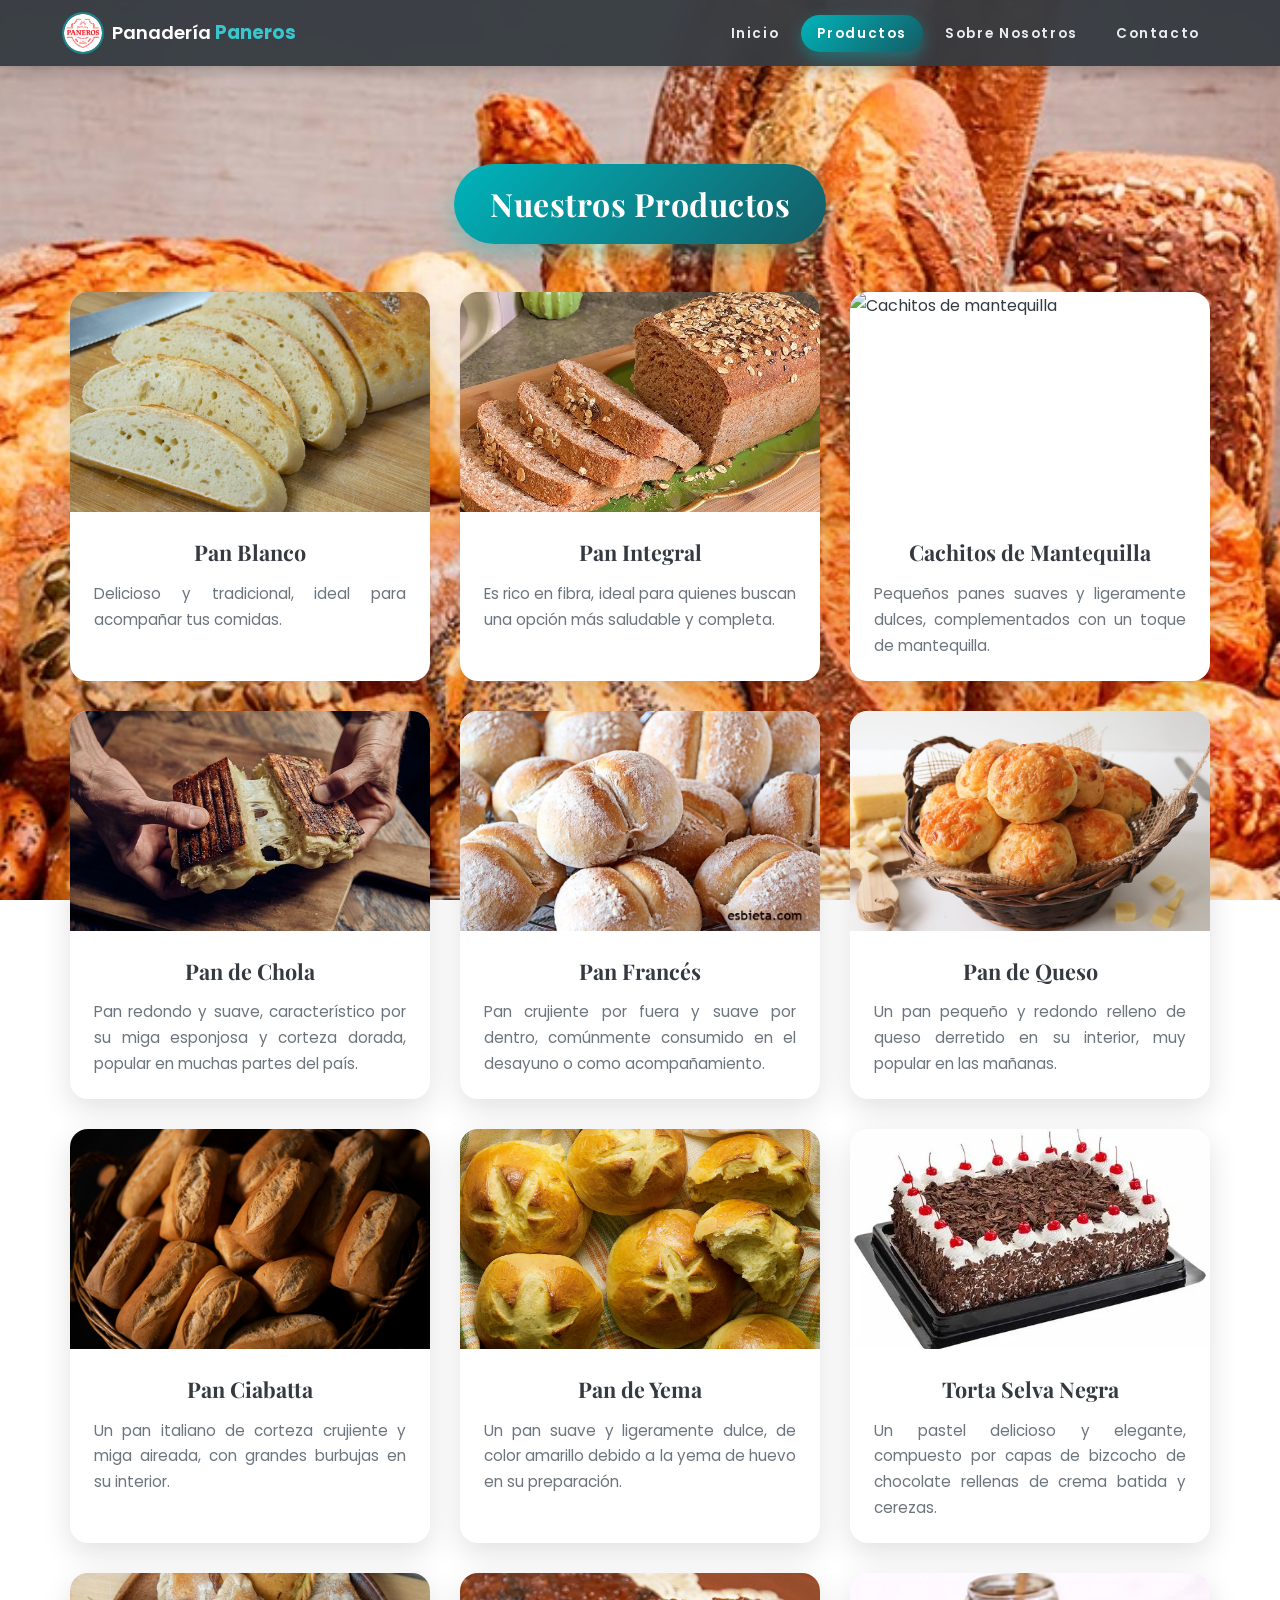
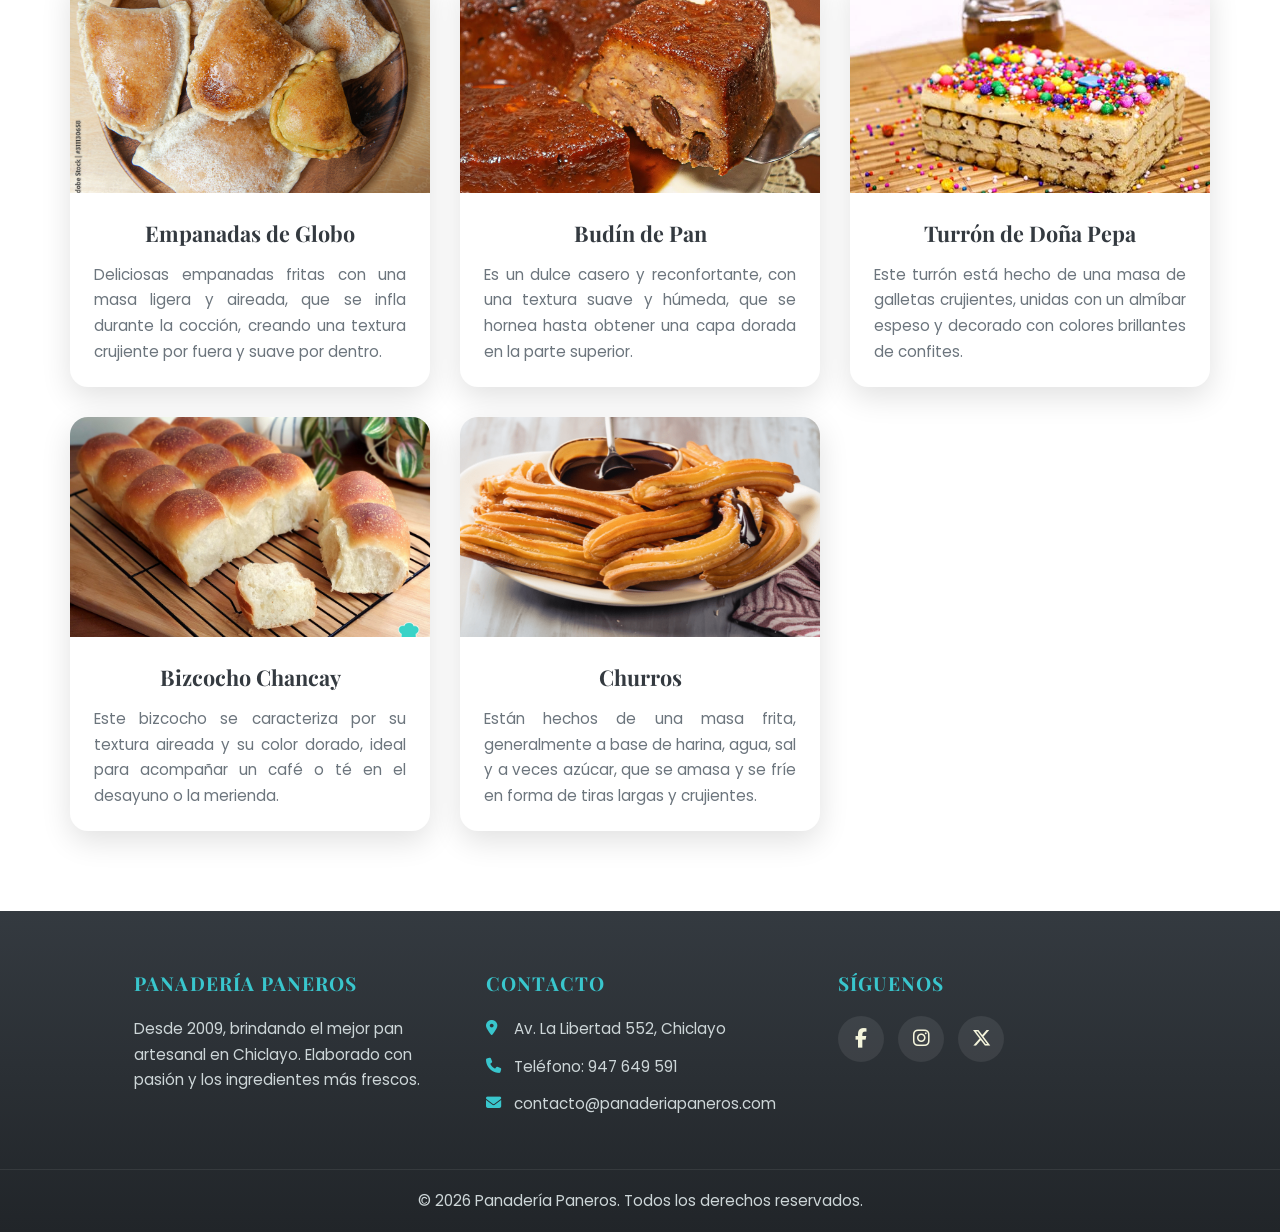
==== productos.html @ daa26e0c "PW_PanaderiaPaneros" ====
<!DOCTYPE html>
<html lang="es">
<head>
    <meta charset="UTF-8">
    <meta name="viewport" content="width=device-width, initial-scale=1.0">
    <title>Productos - Panadería Paneros</title>
    <link rel="icon" href="imagenes/Logo_Paneros.png" type="image/x-icon">
    <link rel="preconnect" href="https://fonts.googleapis.com">
    <link rel="preconnect" href="https://fonts.gstatic.com" crossorigin>
    <link href="https://fonts.googleapis.com/css2?family=Playfair+Display:wght@600;700;800&family=Poppins:wght@300;400;500;600;700&display=swap" rel="stylesheet">
    <link rel="stylesheet" href="https://cdnjs.cloudflare.com/ajax/libs/font-awesome/6.7.1/css/all.min.css" integrity="sha512-5Hs3dF2AEPkpNAR7UiOHba+lRSJNeM2ECkwxUIxC1Q/FLycGTbNapWXB4tP889k5T5Ju8fs4b1P5z/iB4nMfSQ==" crossorigin="anonymous" referrerpolicy="no-referrer">
    <link rel="stylesheet" href="css/estilos.css">
    <script>window.activePage = 'productos';</script>
</head>
<body class="fondo-panderia">

    <div id="header"></div>

    <main class="main">

        <section class="section">
            <div class="container">
                <div class="section-header reveal">
                    <div class="cinta">
                        <h2>Nuestros Productos</h2>
                    </div>
                </div>

                <div class="productos-grid">
                    <article class="card-producto reveal">
                        <img class="card-producto__img" src="imagenes/panblanco.jpg" alt="Pan blanco">
                        <div class="card-producto__body">
                            <h3 class="card-producto__titulo">Pan Blanco</h3>
                            <p class="card-producto__texto">Delicioso y tradicional, ideal para acompañar tus comidas.</p>
                        </div>
                    </article>
                    <article class="card-producto reveal">
                        <img class="card-producto__img" src="imagenes/panintegral.jpg" alt="Pan integral">
                        <div class="card-producto__body">
                            <h3 class="card-producto__titulo">Pan Integral</h3>
                            <p class="card-producto__texto">Es rico en fibra, ideal para quienes buscan una opción más saludable y completa.</p>
                        </div>
                    </article>
                    <article class="card-producto reveal">
                        <img class="card-producto__img" src="imagenes/Cachitos.jpeg" alt="Cachitos de mantequilla">
                        <div class="card-producto__body">
                            <h3 class="card-producto__titulo">Cachitos de Mantequilla</h3>
                            <p class="card-producto__texto">Pequeños panes suaves y ligeramente dulces, complementados con un toque de mantequilla.</p>
                        </div>
                    </article>
                    <article class="card-producto reveal">
                        <img class="card-producto__img" src="imagenes/pandechola.jpg" alt="Pan de chola">
                        <div class="card-producto__body">
                            <h3 class="card-producto__titulo">Pan de Chola</h3>
                            <p class="card-producto__texto">Pan redondo y suave, característico por su miga esponjosa y corteza dorada, popular en muchas partes del país.</p>
                        </div>
                    </article>
                    <article class="card-producto reveal">
                        <img class="card-producto__img" src="imagenes/panfrances.jpg" alt="Pan francés">
                        <div class="card-producto__body">
                            <h3 class="card-producto__titulo">Pan Francés</h3>
                            <p class="card-producto__texto">Pan crujiente por fuera y suave por dentro, comúnmente consumido en el desayuno o como acompañamiento.</p>
                        </div>
                    </article>
                    <article class="card-producto reveal">
                        <img class="card-producto__img" src="imagenes/panqueso.jpg" alt="Pan de queso">
                        <div class="card-producto__body">
                            <h3 class="card-producto__titulo">Pan de Queso</h3>
                            <p class="card-producto__texto">Un pan pequeño y redondo relleno de queso derretido en su interior, muy popular en las mañanas.</p>
                        </div>
                    </article>
                    <article class="card-producto reveal">
                        <img class="card-producto__img" src="imagenes/chabata.jpg" alt="Pan ciabatta">
                        <div class="card-producto__body">
                            <h3 class="card-producto__titulo">Pan Ciabatta</h3>
                            <p class="card-producto__texto">Un pan italiano de corteza crujiente y miga aireada, con grandes burbujas en su interior.</p>
                        </div>
                    </article>
                    <article class="card-producto reveal">
                        <img class="card-producto__img" src="imagenes/panyema.jpg" alt="Pan de yema">
                        <div class="card-producto__body">
                            <h3 class="card-producto__titulo">Pan de Yema</h3>
                            <p class="card-producto__texto">Un pan suave y ligeramente dulce, de color amarillo debido a la yema de huevo en su preparación.</p>
                        </div>
                    </article>
                    <article class="card-producto reveal">
                        <img class="card-producto__img" src="imagenes/selvanegra.webp" alt="Torta Selva Negra">
                        <div class="card-producto__body">
                            <h3 class="card-producto__titulo">Torta Selva Negra</h3>
                            <p class="card-producto__texto">Un pastel delicioso y elegante, compuesto por capas de bizcocho de chocolate rellenas de crema batida y cerezas.</p>
                        </div>
                    </article>
                    <article class="card-producto reveal">
                        <img class="card-producto__img" src="imagenes/empanadasglobo.jpg" alt="Empanadas de globo">
                        <div class="card-producto__body">
                            <h3 class="card-producto__titulo">Empanadas de Globo</h3>
                            <p class="card-producto__texto">Deliciosas empanadas fritas con una masa ligera y aireada, que se infla durante la cocción, creando una textura crujiente por fuera y suave por dentro.</p>
                        </div>
                    </article>
                    <article class="card-producto reveal">
                        <img class="card-producto__img" src="imagenes/budin.jpg" alt="Budín de pan">
                        <div class="card-producto__body">
                            <h3 class="card-producto__titulo">Budín de Pan</h3>
                            <p class="card-producto__texto">Es un dulce casero y reconfortante, con una textura suave y húmeda, que se hornea hasta obtener una capa dorada en la parte superior.</p>
                        </div>
                    </article>
                    <article class="card-producto reveal">
                        <img class="card-producto__img" src="imagenes/turron.jpg" alt="Turrón de Doña Pepa">
                        <div class="card-producto__body">
                            <h3 class="card-producto__titulo">Turrón de Doña Pepa</h3>
                            <p class="card-producto__texto">Este turrón está hecho de una masa de galletas crujientes, unidas con un almíbar espeso y decorado con colores brillantes de confites.</p>
                        </div>
                    </article>
                    <article class="card-producto reveal">
                        <img class="card-producto__img" src="imagenes/chancay.jpg" alt="Bizcocho Chancay">
                        <div class="card-producto__body">
                            <h3 class="card-producto__titulo">Bizcocho Chancay</h3>
                            <p class="card-producto__texto">Este bizcocho se caracteriza por su textura aireada y su color dorado, ideal para acompañar un café o té en el desayuno o la merienda.</p>
                        </div>
                    </article>
                    <article class="card-producto reveal">
                        <img class="card-producto__img" src="imagenes/churros.webp" alt="Churros">
                        <div class="card-producto__body">
                            <h3 class="card-producto__titulo">Churros</h3>
                            <p class="card-producto__texto">Están hechos de una masa frita, generalmente a base de harina, agua, sal y a veces azúcar, que se amasa y se fríe en forma de tiras largas y crujientes.</p>
                        </div>
                    </article>
                </div>
            </div>
        </section>

    </main>

    <div id="footer"></div>

    <div id="toast-container"></div>

    <script src="https://code.jquery.com/jquery-3.7.1.min.js"></script>
    <script src="js/main.js"></script>
</body>
</html>
---- css/estilos.css ----
/* =========================================================
   PANADERÍA PANEROS - Estilos modernos (CSS puro)
   Paleta de colores original de la página anterior
   ========================================================= */

/* ---------- Variables ---------- */
:root {
    --color-primario: #00b4bb;
    --color-primario-hover: #1d8790;
    --color-primario-oscuro: #155b64;
    --color-primario-claro: #39c6cd;
    --color-oscuro: #343a40;
    --color-oscuro-mas: #212529;
    --color-fondo: #f8f9fa;
    --color-fondo-claro: #ffffff;
    --color-texto: #343a40;
    --color-texto-suave: #6c757d;
    --color-blanco: #ffffff;
    --color-beige: #f5f5dc;
    --color-sombra: rgba(0, 0, 0, 0.12);
    --radio: 18px;
    --radio-suave: 12px;
    --transicion: all 0.3s ease;
    --sombra-tarjeta: 0 10px 30px var(--color-sombra);
    --fuente-titulo: 'Playfair Display', serif;
    --fuente-cuerpo: 'Poppins', sans-serif;
}

/* ---------- Reset y base ---------- */
* {
    margin: 0;
    padding: 0;
    box-sizing: border-box;
}

html {
    scroll-behavior: smooth;
}

body {
    font-family: var(--fuente-cuerpo);
    background:
        radial-gradient(circle at 20% 10%, rgba(0, 180, 187, 0.06), transparent 40%),
        radial-gradient(circle at 80% 30%, rgba(52, 58, 64, 0.04), transparent 40%),
        var(--color-fondo);
    color: var(--color-texto);
    line-height: 1.7;
    min-height: 100vh;
    display: flex;
    flex-direction: column;
}

img {
    max-width: 100%;
    display: block;
}

a {
    text-decoration: none;
    color: inherit;
}

ul {
    list-style: none;
}

/* ---------- Contenedor ---------- */
.container {
    width: min(1140px, 92%);
    margin: 0 auto;
}

.main {
    flex: 1;
    padding-top: 84px;
}

/* ---------- Barra de navegación ---------- */
.navbar {
    position: fixed;
    top: 0;
    left: 0;
    right: 0;
    z-index: 1000;
    display: flex;
    align-items: center;
    justify-content: space-between;
    padding: 14px 5vw;
    background: rgba(52, 58, 64, 0.94);
    backdrop-filter: blur(10px);
    -webkit-backdrop-filter: blur(10px);
    box-shadow: 0 2px 18px rgba(0, 0, 0, 0.28);
}

.navbar__brand {
    display: flex;
    align-items: center;
    gap: 10px;
    color: var(--color-blanco);
    font-weight: 600;
    font-size: 1.15rem;
}

.navbar__brand img {
    width: 38px;
    height: 38px;
    border-radius: 50%;
    box-shadow: 0 0 0 2px rgba(0, 180, 187, 0.6);
}

.navbar__brand strong {
    color: var(--color-primario-claro);
    font-weight: 700;
}

.navbar__menu {
    display: flex;
    align-items: center;
    gap: 6px;
}

.nav-link {
    color: #e9eef0;
    font-size: 0.85rem;
    font-weight: 600;
    letter-spacing: 0.12em;
    padding: 9px 16px;
    border-radius: 999px;
    transition: var(--transicion);
    position: relative;
}

.nav-link:hover {
    color: var(--color-primario-claro);
    background: rgba(0, 180, 187, 0.12);
}

.nav-link.is-active {
    color: var(--color-blanco);
    background: linear-gradient(135deg, var(--color-primario), var(--color-primario-oscuro));
    box-shadow: 0 6px 16px rgba(0, 180, 187, 0.4);
}

.navbar__toggle {
    display: none;
    background: transparent;
    border: none;
    cursor: pointer;
    flex-direction: column;
    gap: 5px;
    padding: 6px;
}

.navbar__toggle span {
    width: 26px;
    height: 3px;
    background: var(--color-blanco);
    border-radius: 3px;
    transition: var(--transicion);
}

.navbar__toggle.is-open span:nth-child(1) {
    transform: translateY(8px) rotate(45deg);
}

.navbar__toggle.is-open span:nth-child(2) {
    opacity: 0;
}

.navbar__toggle.is-open span:nth-child(3) {
    transform: translateY(-8px) rotate(-45deg);
}

/* ---------- Hero ---------- */
.hero {
    position: relative;
    min-height: 82vh;
    display: flex;
    align-items: center;
    justify-content: center;
    text-align: center;
    padding: 130px 20px 90px;
    color: var(--color-beige);
    background:
        linear-gradient(rgba(20, 26, 30, 0.72), rgba(20, 26, 30, 0.78)),
        url('../imagenes/PanderiaFondo.jpeg') center center / cover no-repeat fixed;
    overflow: hidden;
}

.hero::before {
    content: '';
    position: absolute;
    inset: 0;
    background: radial-gradient(circle at 50% 120%, rgba(0, 180, 187, 0.25), transparent 60%);
    pointer-events: none;
}

.hero__contenido {
    position: relative;
    z-index: 1;
    animation: aparecer 1s ease both;
}

.hero__logo {
    width: 150px;
    height: 150px;
    margin: 0 auto 26px;
    border-radius: 50%;
    box-shadow: 0 0 0 5px rgba(0, 180, 187, 0.45), 0 18px 40px rgba(0, 0, 0, 0.45);
    animation: flotar 4s ease-in-out infinite;
}

.hero__titulo {
    font-family: var(--fuente-titulo);
    font-size: clamp(2rem, 5vw, 4rem);
    font-weight: 800;
    letter-spacing: 0.5px;
    text-shadow: 0 4px 20px rgba(0, 0, 0, 0.4);
    margin-bottom: 12px;
}

.hero__titulo span {
    color: var(--color-primario-claro);
}

.hero__subtitulo {
    font-size: clamp(1rem, 2vw, 1.4rem);
    font-weight: 300;
    color: #dde8ea;
    margin-bottom: 34px;
    letter-spacing: 0.06em;
}

.hero__cta {
    display: inline-flex;
    gap: 14px;
    flex-wrap: wrap;
    justify-content: center;
}

@keyframes aparecer {
    from { opacity: 0; transform: translateY(30px); }
    to { opacity: 1; transform: translateY(0); }
}

@keyframes flotar {
    0%, 100% { transform: translateY(0); }
    50% { transform: translateY(-10px); }
}

/* ---------- Secciones ---------- */
.section {
    padding: 80px 0;
}

.section--claro {
    background: var(--color-fondo-claro);
}

.section-header {
    text-align: center;
    margin-bottom: 48px;
}

.cinta {
    display: inline-flex;
    align-items: center;
    padding: 13px 36px;
    border-radius: 999px;
    background: linear-gradient(135deg, var(--color-primario), var(--color-primario-oscuro));
    color: var(--color-blanco);
    box-shadow: 0 10px 24px rgba(0, 180, 187, 0.35);
}

.cinta h2,
.cinta h3 {
    margin: 0;
    font-family: var(--fuente-titulo);
    font-size: clamp(1.4rem, 3vw, 2rem);
    font-weight: 700;
    letter-spacing: 0.5px;
}

.section-header p {
    max-width: 620px;
    margin: 18px auto 0;
    color: var(--color-texto-suave);
}

/* ---------- Botones ---------- */
.btn {
    display: inline-flex;
    align-items: center;
    justify-content: center;
    gap: 8px;
    font-family: var(--fuente-cuerpo);
    font-weight: 600;
    font-size: 0.95rem;
    padding: 13px 28px;
    border-radius: 999px;
    border: none;
    cursor: pointer;
    transition: var(--transicion);
}

.btn-primario {
    background: linear-gradient(135deg, var(--color-primario), var(--color-primario-oscuro));
    color: var(--color-blanco);
    box-shadow: 0 8px 20px rgba(0, 180, 187, 0.4);
}

.btn-primario:hover {
    transform: translateY(-3px);
    box-shadow: 0 14px 30px rgba(0, 180, 187, 0.5);
    background: linear-gradient(135deg, var(--color-primario-hover), var(--color-primario-oscuro));
}

.btn--claro {
    background: var(--color-blanco);
    color: var(--color-oscuro);
    box-shadow: 0 8px 20px rgba(0, 0, 0, 0.25);
}

.btn--claro:hover {
    transform: translateY(-3px);
    background: var(--color-fondo);
}

.btn--bloque {
    width: 100%;
}

/* ---------- Sección "El Buen Pan" ---------- */
.el-pan {
    display: grid;
    grid-template-columns: 1fr 1fr;
    gap: 48px;
    align-items: center;
}

.el-pan__img {
    border-radius: var(--radio);
    box-shadow: var(--sombra-tarjeta);
    width: 100%;
    height: 100%;
    max-height: 420px;
    object-fit: cover;
}

.el-pan__texto p {
    font-size: 1.1rem;
    color: var(--color-texto);
    background: var(--color-fondo-claro);
    border: 1px solid #e6eef0;
    border-left: 5px solid var(--color-primario);
    border-radius: var(--radio-suave);
    padding: 22px 26px;
    box-shadow: 0 6px 18px rgba(0, 0, 0, 0.08);
}

/* ---------- Tarjetas de productos ---------- */
.productos-grid {
    display: grid;
    grid-template-columns: repeat(3, 1fr);
    gap: 30px;
}

.card-producto {
    background: var(--color-blanco);
    border-radius: var(--radio);
    overflow: hidden;
    box-shadow: var(--sombra-tarjeta);
    transition: var(--transicion);
    display: flex;
    flex-direction: column;
}

.card-producto:hover {
    transform: translateY(-10px);
    box-shadow: 0 20px 44px rgba(0, 0, 0, 0.22);
}

.card-producto__img {
    width: 100%;
    height: 220px;
    object-fit: cover;
    transition: transform 0.5s ease;
}

.card-producto:hover .card-producto__img {
    transform: scale(1.06);
}

.card-producto__body {
    padding: 22px 24px;
    display: flex;
    flex-direction: column;
    flex: 1;
}

.card-producto__titulo {
    font-family: var(--fuente-titulo);
    font-size: 1.35rem;
    font-weight: 700;
    color: var(--color-oscuro);
    text-align: center;
    margin-bottom: 10px;
}

.card-producto__texto {
    color: var(--color-texto-suave);
    font-size: 0.95rem;
    text-align: justify;
}

/* ---------- Footer ---------- */
.footer {
    background: linear-gradient(180deg, var(--color-oscuro), var(--color-oscuro-mas));
    color: #e9eef0;
    margin-top: auto;
}

.footer-grid {
    display: grid;
    grid-template-columns: repeat(3, 1fr);
    gap: 44px;
    padding: 56px 5vw 40px;
    width: min(1140px, 92%);
    margin: 0 auto;
}

.footer-titulo {
    font-family: var(--fuente-titulo);
    font-size: 1.2rem;
    color: var(--color-primario-claro);
    margin-bottom: 16px;
    letter-spacing: 0.06em;
    text-transform: uppercase;
}

.footer p {
    color: #cdd6d8;
    font-size: 0.95rem;
}

.footer-contacto li {
    display: flex;
    align-items: flex-start;
    gap: 12px;
    margin-bottom: 12px;
    color: #cdd6d8;
    font-size: 0.95rem;
}

.footer-contacto i {
    color: var(--color-primario-claro);
    margin-top: 4px;
    min-width: 16px;
}

.footer-social {
    display: flex;
    gap: 14px;
    margin-top: 8px;
}

.footer-social a {
    width: 46px;
    height: 46px;
    border-radius: 50%;
    display: inline-flex;
    align-items: center;
    justify-content: center;
    background: rgba(255, 255, 255, 0.08);
    color: var(--color-beige);
    font-size: 1.2rem;
    transition: var(--transicion);
}

.footer-social a:hover {
    background: linear-gradient(135deg, var(--color-primario), var(--color-primario-oscuro));
    transform: translateY(-4px);
    box-shadow: 0 10px 20px rgba(0, 180, 187, 0.35);
}

.footer-bottom {
    border-top: 1px solid rgba(255, 255, 255, 0.08);
    padding: 18px 5vw;
    text-align: center;
    font-size: 0.85rem;
    color: #a7b2b5;
}

/* ---------- Contacto ---------- */
.contact-grid {
    display: grid;
    grid-template-columns: 1fr 1fr;
    gap: 40px;
    align-items: start;
}

.contact-card {
    background: var(--color-blanco);
    border-radius: var(--radio);
    padding: 32px;
    box-shadow: var(--sombra-tarjeta);
}

.contact-card h4 {
    font-family: var(--fuente-titulo);
    color: var(--color-oscuro);
    font-size: 1.3rem;
    margin-bottom: 18px;
}

.contact-card h4 i {
    color: var(--color-primario);
    margin-right: 8px;
}

.contact-dato {
    display: flex;
    gap: 16px;
    align-items: flex-start;
    margin-bottom: 20px;
}

.contact-dato i {
    font-size: 1.3rem;
    color: var(--color-primario);
    background: rgba(0, 180, 187, 0.1);
    width: 46px;
    height: 46px;
    min-width: 46px;
    border-radius: 12px;
    display: inline-flex;
    align-items: center;
    justify-content: center;
}

.contact-dato strong {
    display: block;
    color: var(--color-oscuro);
    font-size: 0.9rem;
    text-transform: uppercase;
    letter-spacing: 0.06em;
}

.contact-dato span {
    color: var(--color-texto-suave);
}

.contact-logo {
    text-align: center;
    margin-top: 12px;
}

.contact-logo img {
    width: 130px;
    margin: 0 auto;
    border-radius: 50%;
    box-shadow: 0 0 0 4px rgba(0, 180, 187, 0.35);
}

/* ---------- Formularios ---------- */
.form-group {
    margin-bottom: 18px;
}

.form-group label {
    display: block;
    font-weight: 600;
    font-size: 0.9rem;
    color: var(--color-oscuro);
    margin-bottom: 7px;
}

.form-control {
    width: 100%;
    padding: 14px 16px;
    border: 2px solid #e0e9ea;
    border-radius: var(--radio-suave);
    background: var(--color-fondo);
    font-family: var(--fuente-cuerpo);
    font-size: 0.95rem;
    color: var(--color-texto);
    transition: var(--transicion);
}

.form-control:focus {
    outline: none;
    border-color: var(--color-primario);
    box-shadow: 0 0 0 4px rgba(0, 180, 187, 0.16);
    background: var(--color-blanco);
}

textarea.form-control {
    resize: vertical;
    min-height: 120px;
}

/* ---------- Mapa ---------- */
.mapa {
    margin-top: 48px;
}

.mapa__marco {
    border-radius: var(--radio);
    overflow: hidden;
    box-shadow: var(--sombra-tarjeta);
    margin-top: 24px;
}

.mapa__marco iframe {
    display: block;
    width: 100%;
    height: 420px;
    border: 0;
}

/* ---------- Sobre nosotros ---------- */
body.fondo-panderia {
    background: url('../imagenes/PanderiaFondo.jpeg') no-repeat center center fixed;
    background-size: cover;
}

body.fondo-panderia .section,
body.fondo-panderia .section--claro {
    background: transparent;
}

.parrafos {
    max-width: 860px;
    margin: 0 auto 24px;
}

.parrafos p {
    background: var(--color-fondo-claro);
    border: 1px solid #e6eef0;
    border-left: 5px solid var(--color-primario);
    border-radius: var(--radio-suave);
    padding: 20px 26px;
    margin-bottom: 18px;
    text-align: justify;
    box-shadow: 0 6px 18px rgba(0, 0, 0, 0.08);
}

.equipo-img {
    width: 100%;
    max-width: 900px;
    margin: 0 auto;
    border-radius: var(--radio);
    box-shadow: var(--sombra-tarjeta);
}

/* ---------- Toasts ---------- */
#toast-container {
    position: fixed;
    top: 90px;
    right: 20px;
    z-index: 2000;
    display: flex;
    flex-direction: column;
    gap: 12px;
    pointer-events: none;
}

.toast {
    display: flex;
    align-items: center;
    gap: 12px;
    background: var(--color-blanco);
    border-left: 5px solid var(--color-primario);
    border-radius: 12px;
    padding: 15px 20px;
    box-shadow: 0 14px 34px rgba(0, 0, 0, 0.2);
    font-weight: 600;
    color: var(--color-oscuro);
    animation: toastIn 0.4s ease;
}

.toast i {
    color: var(--color-primario);
    font-size: 1.2rem;
}

.toast--error {
    border-left-color: #c0392b;
}

.toast--error i {
    color: #c0392b;
}

.toast--out {
    animation: toastOut 0.4s ease forwards;
}

@keyframes toastIn {
    from { opacity: 0; transform: translateX(40px); }
    to { opacity: 1; transform: translateX(0); }
}

@keyframes toastOut {
    from { opacity: 1; transform: translateX(0); }
    to { opacity: 0; transform: translateX(40px); }
}

/* ---------- Animación al hacer scroll ---------- */
.reveal {
    opacity: 0;
    transform: translateY(26px);
    transition: opacity 0.7s ease, transform 0.7s ease;
}

.reveal.is-visible {
    opacity: 1;
    transform: none;
}

/* ---------- Responsive ---------- */
@media (max-width: 900px) {
    .productos-grid,
    .el-pan,
    .contact-grid {
        grid-template-columns: 1fr;
    }

    .footer-grid {
        grid-template-columns: 1fr;
        gap: 30px;
    }

    .navbar__toggle {
        display: flex;
    }

    .navbar__menu {
        position: fixed;
        top: 66px;
        left: 0;
        right: 0;
        flex-direction: column;
        align-items: stretch;
        gap: 4px;
        background: rgba(52, 58, 64, 0.97);
        backdrop-filter: blur(12px);
        -webkit-backdrop-filter: blur(12px);
        padding: 18px 5vw 22px;
        transform: translateY(-130%);
        transition: transform 0.35s ease;
        box-shadow: 0 20px 30px rgba(0, 0, 0, 0.3);
    }

    .navbar__menu.is-open {
        transform: translateY(0);
    }

    .nav-link {
        padding: 13px 18px;
        text-align: center;
    }

    .hero {
        background-attachment: scroll;
    }
}

@media (max-width: 600px) {
    .main {
        padding-top: 66px;
    }

    .section {
        padding: 56px 0;
    }

    .hero {
        min-height: 72vh;
        padding: 100px 16px 60px;
    }

    .hero__logo {
        width: 110px;
        height: 110px;
    }

    .card-producto__img {
        height: 180px;
    }

    .btn {
        width: 100%;
    }

    .hero__cta .btn {
        width: auto;
        min-width: 160px;
    }

    #toast-container {
        left: 16px;
        right: 16px;
    }
}
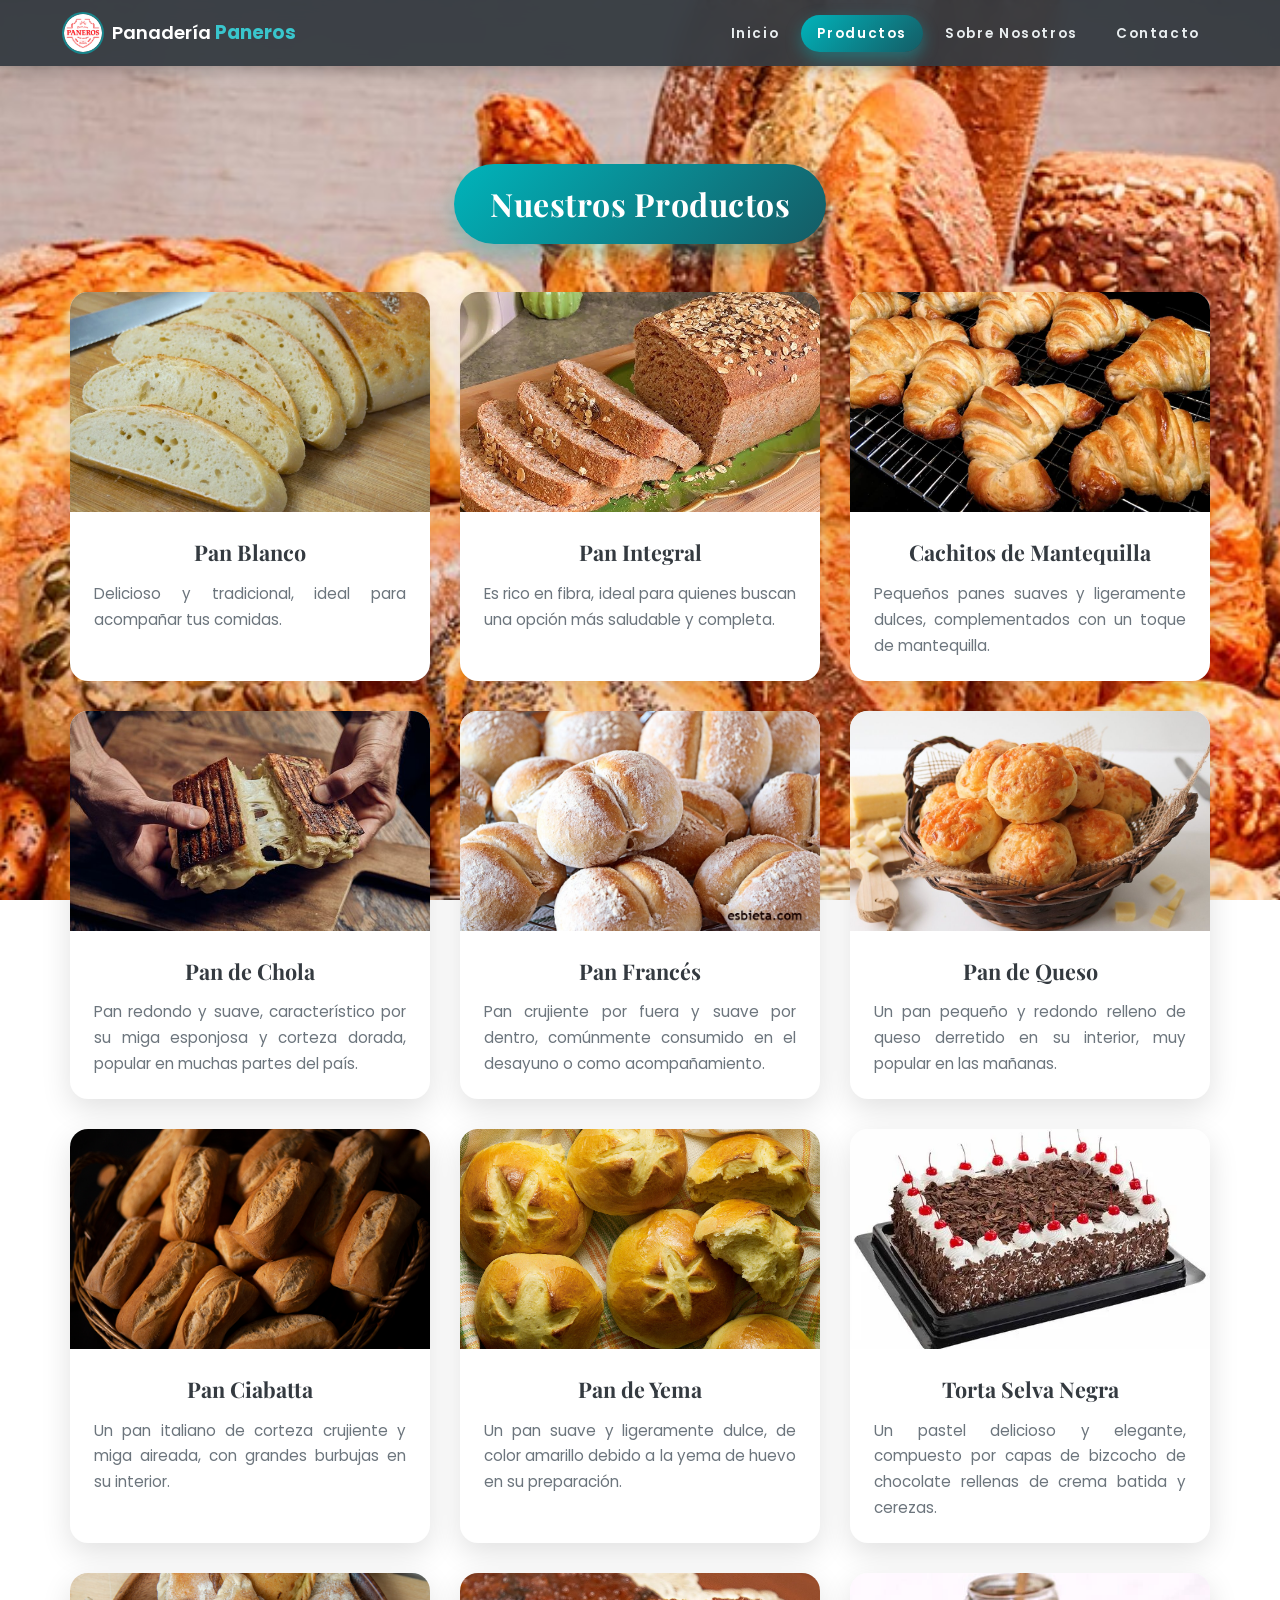
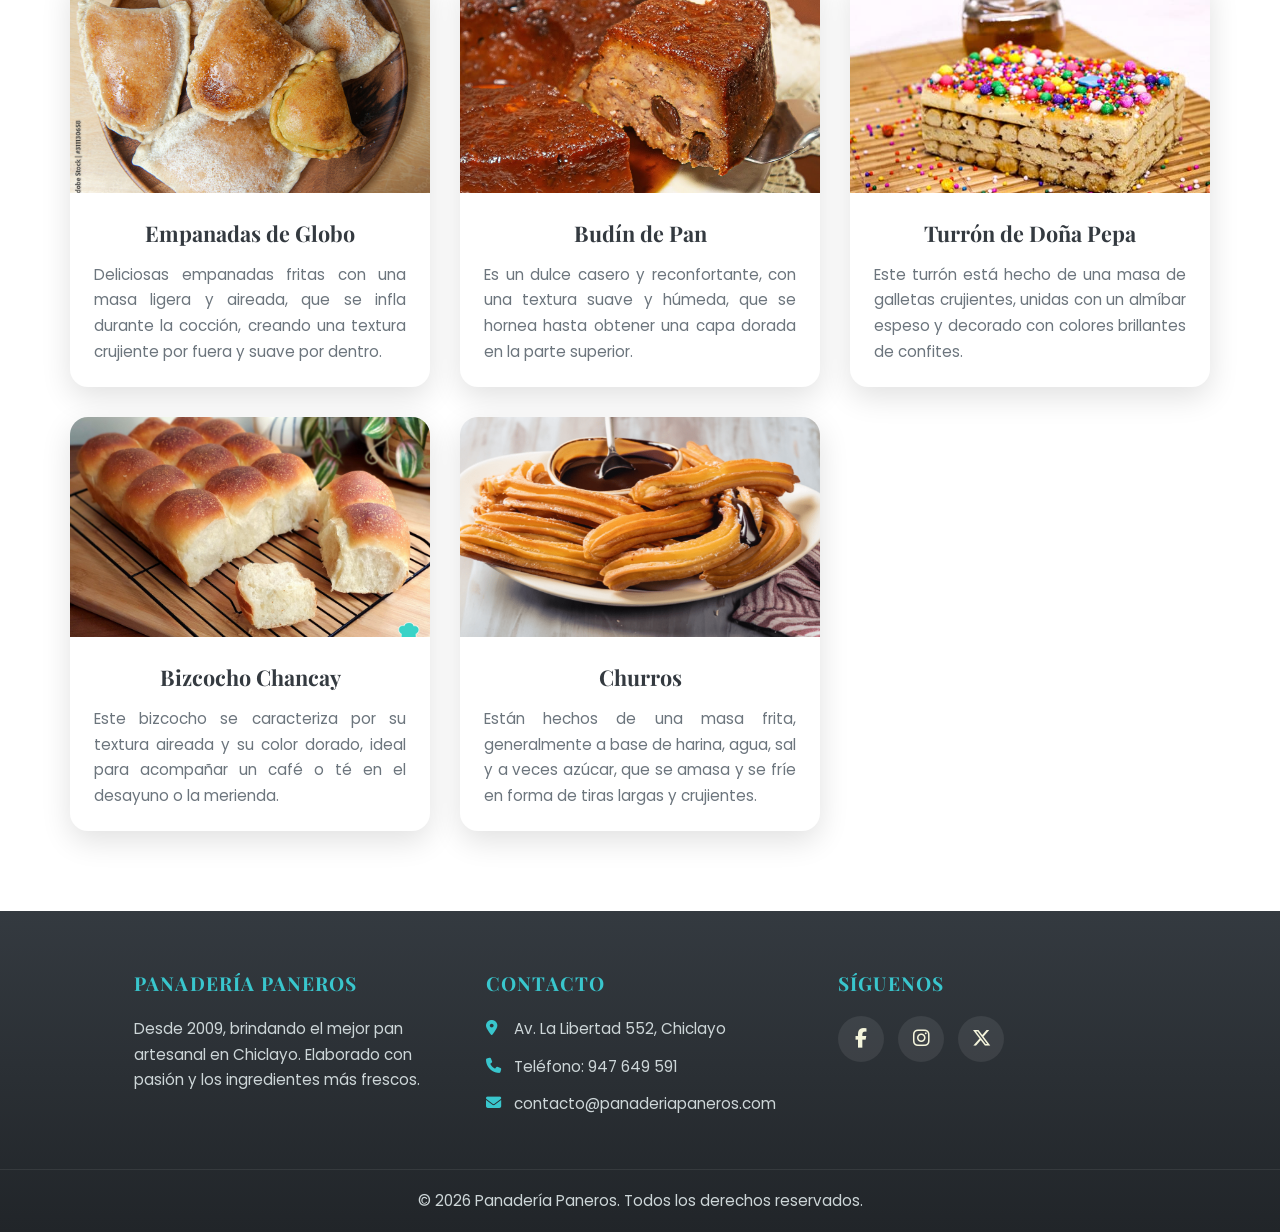
==== commit fb596d3f: "PW_PanaderiaPaneros" ====
--- a/productos.html
+++ b/productos.html
@@ -42,7 +42,7 @@
                         </div>
                     </article>
                     <article class="card-producto reveal">
-                        <img class="card-producto__img" src="imagenes/Cachitos.jpeg" alt="Cachitos de mantequilla">
+                        <img class="card-producto__img" src="imagenes/cachitos.jpeg" alt="Cachitos de mantequilla">
                         <div class="card-producto__body">
                             <h3 class="card-producto__titulo">Cachitos de Mantequilla</h3>
                             <p class="card-producto__texto">Pequeños panes suaves y ligeramente dulces, complementados con un toque de mantequilla.</p>
--- a/css/estilos.css
+++ b/css/estilos.css
@@ -48,6 +48,7 @@
     min-height: 100vh;
     display: flex;
     flex-direction: column;
+    overflow-x: hidden;
 }
 
 img {
@@ -202,8 +203,8 @@
 }
 
 .hero__logo {
-    width: 150px;
-    height: 150px;
+    width: 250px;
+    height: 250px;
     margin: 0 auto 26px;
     border-radius: 50%;
     box-shadow: 0 0 0 5px rgba(0, 180, 187, 0.45), 0 18px 40px rgba(0, 0, 0, 0.45);
@@ -265,6 +266,9 @@
 .cinta {
     display: inline-flex;
     align-items: center;
+    justify-content: center;
+    flex-wrap: wrap;
+    max-width: 100%;
     padding: 13px 36px;
     border-radius: 999px;
     background: linear-gradient(135deg, var(--color-primario), var(--color-primario-oscuro));
@@ -499,6 +503,10 @@
     align-items: start;
 }
 
+.contact-grid > * {
+    min-width: 0;
+}
+
 .contact-card {
     background: var(--color-blanco);
     border-radius: var(--radio);
@@ -724,6 +732,15 @@
     .el-pan,
     .contact-grid {
         grid-template-columns: 1fr;
+    }
+
+    .contact-grid {
+        justify-items: center;
+    }
+
+    .contact-card {
+        width: 100%;
+        max-width: 640px;
     }
 
     .footer-grid {
@@ -781,8 +798,8 @@
     }
 
     .hero__logo {
-        width: 110px;
-        height: 110px;
+        width: 150px;
+        height: 150px;
     }
 
     .card-producto__img {
@@ -798,8 +815,67 @@
         min-width: 160px;
     }
 
+    .contact-grid {
+        gap: 24px;
+    }
+
+    .contact-card {
+        padding: 24px 18px;
+        border-radius: 14px;
+    }
+
+    .contact-card h4 {
+        font-size: 1.15rem;
+        margin-bottom: 14px;
+    }
+
+    .contact-dato {
+        gap: 12px;
+        margin-bottom: 16px;
+    }
+
+    .contact-dato i {
+        width: 40px;
+        height: 40px;
+        min-width: 40px;
+        font-size: 1.1rem;
+        border-radius: 10px;
+    }
+
+    .contact-logo img {
+        width: 100px;
+    }
+
+    .mapa {
+        margin-top: 32px;
+    }
+
+    .mapa__marco iframe {
+        height: 300px;
+    }
+
     #toast-container {
         left: 16px;
         right: 16px;
     }
 }
+
+@media (max-width: 380px) {
+    .cinta {
+        padding: 11px 16px;
+        border-radius: 14px;
+    }
+
+    .cinta h2,
+    .cinta h3 {
+        font-size: 1.15rem;
+    }
+
+    .section-header {
+        margin-bottom: 32px;
+    }
+
+    .contact-card h4 {
+        font-size: 1.05rem;
+    }
+}
